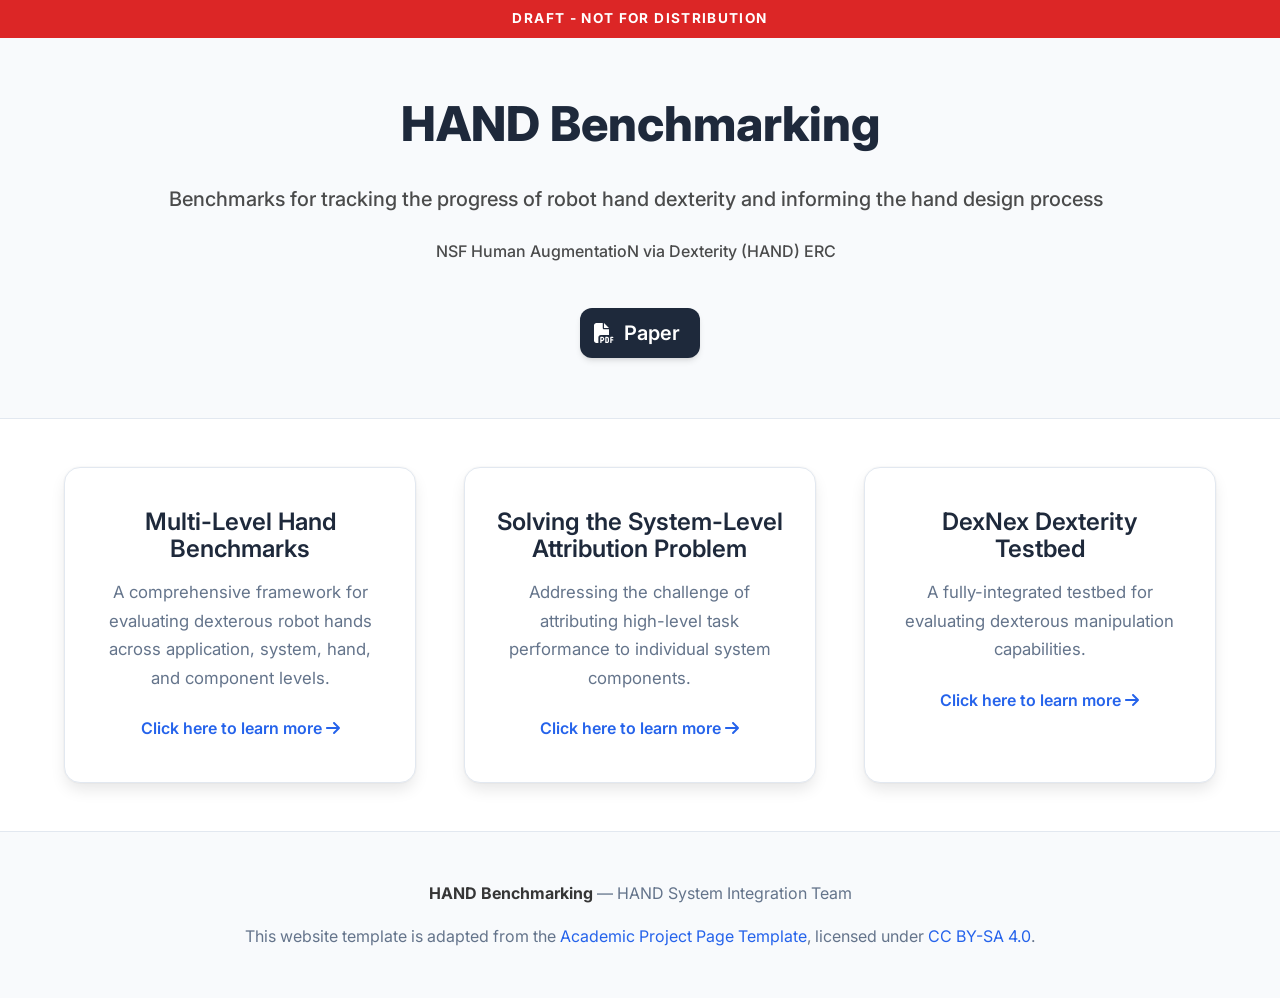
==== benchmarking/index.html @ 400366bd "Add benchmarking webpage and link from main site Copy the HAND Benchmarking webpage into benchmarkin" ====
<!DOCTYPE html>
<html lang="en">
<head>
  <meta charset="utf-8">
  <meta name="viewport" content="width=device-width, initial-scale=1">
  <title>HAND Benchmarking</title>
  <meta name="description" content="Standardized benchmarks for evaluating dexterous robot systems across application, system, hand, and component levels.">
  <meta name="keywords" content="hand, benchmarking, prosthetic, robotic, evaluation, metrics">

  <!-- Open Graph -->
  <meta property="og:title" content="HAND Benchmarking">
  <meta property="og:description" content="Standardized benchmarks for evaluating robotic hands.">
  <meta property="og:type" content="website">

  <!-- Google Fonts -->
  <link rel="preconnect" href="https://fonts.googleapis.com">
  <link rel="preconnect" href="https://fonts.gstatic.com" crossorigin>
  <link href="https://fonts.googleapis.com/css2?family=Inter:wght@400;500;600;700;800&display=swap" rel="stylesheet">

  <!-- CSS -->
  <link rel="stylesheet" href="static/css/bulma.min.css">
  <link rel="stylesheet" href="static/css/fontawesome.all.min.css">
  <link rel="stylesheet" href="static/css/index.css">
  <link rel="stylesheet" href="static/css/benchmarks.css">

  <!-- JS -->
  <script defer src="static/js/fontawesome.all.min.js"></script>
  <script defer src="static/js/index.js"></script>
</head>
<body>
  <div class="draft-banner">DRAFT - NOT FOR DISTRIBUTION</div>

  <!-- Scroll to Top Button -->
  <button class="scroll-to-top" onclick="scrollToTop()" title="Scroll to top">
    <i class="fas fa-chevron-up"></i>
  </button>

  <!-- Hero Section -->
  <section class="hero publication-header is-light">
    <div class="hero-body">
      <div class="container is-max-desktop">
        <div class="columns is-centered">
          <div class="column has-text-centered">
            <h1 class="title is-1 publication-title">HAND Benchmarking</h1>
            <div class="is-size-5 publication-authors">
              <span class="author-block">
                Benchmarks for tracking the progress of robot hand dexterity and informing the hand design process
              </span>
            </div>
            <div class="is-size-6 publication-authors">
              <span class="author-block">NSF Human AugmentatioN via Dexterity (HAND) ERC</span>
            </div>

            <!-- Links -->
            <div class="column has-text-centered">
              <div class="publication-links">
                <span class="link-block">
                  <a href="#" class="button is-dark is-medium">
                    <span class="icon"><i class="fas fa-file-pdf"></i></span>
                    <span>Paper</span>
                  </a>
                </span>
              </div>
            </div>
          </div>
        </div>
      </div>
    </div>
  </section>

  <!-- Landing Boxes -->
  <section class="section">
    <div class="container is-max-widescreen">
      <div class="columns is-centered is-variable is-6 is-multiline">

        <!-- Box 1: Multi-Level Hand Benchmarking -->
        <div class="column is-one-third-desktop is-half-tablet">
          <a href="benchmarks.html" class="landing-box-link">
            <div class="card landing-box">
              <div class="card-content has-text-centered">
                <h2 class="title is-4">Multi-Level Hand Benchmarks</h2>
                <p class="landing-box-description">
                  A comprehensive framework for evaluating dexterous robot hands across application, system, hand, and component levels.
                </p>
                <span class="landing-box-cta">
                  Click here to learn more <i class="fas fa-arrow-right"></i>
                </span>
              </div>
            </div>
          </a>
        </div>

        <!-- Box 2: Solving the System-Level Attribution Problem -->
        <div class="column is-one-third-desktop is-half-tablet">
          <a href="attribution.html" class="landing-box-link">
            <div class="card landing-box">
              <div class="card-content has-text-centered">
                <h2 class="title is-4">Solving the System-Level Attribution Problem</h2>
                <p class="landing-box-description">
                  Addressing the challenge of attributing high-level task performance to individual system components.
                </p>
                <span class="landing-box-cta">
                  Click here to learn more <i class="fas fa-arrow-right"></i>
                </span>
              </div>
            </div>
          </a>
        </div>

        <!-- Box 3: DexNex Dexterity Testbed -->
        <div class="column is-one-third-desktop is-half-tablet">
          <a href="dexnex.html" class="landing-box-link">
            <div class="card landing-box">
              <div class="card-content has-text-centered">
                <h2 class="title is-4">DexNex Dexterity Testbed</h2>
                <p class="landing-box-description">
                  A fully-integrated testbed for evaluating dexterous manipulation capabilities.
                </p>
                <span class="landing-box-cta">
                  Click here to learn more <i class="fas fa-arrow-right"></i>
                </span>
              </div>
            </div>
          </a>
        </div>

      </div>
    </div>
  </section>

  <!-- Footer -->
  <footer class="footer">
    <div class="container">
      <div class="content has-text-centered">
        <p>
          <strong>HAND Benchmarking</strong> &mdash; HAND System Integration Team
        </p>
        <p>
          This website template is adapted from the
          <a href="https://github.com/eliahuhorwitz/Academic-project-page-template" target="_blank" rel="noopener">Academic Project Page Template</a>,
          licensed under <a href="https://creativecommons.org/licenses/by-sa/4.0/" target="_blank" rel="noopener">CC BY-SA 4.0</a>.
        </p>
      </div>
    </div>
  </footer>

</body>
</html>
---- benchmarking/static/css/index.css ----
/* Modern CSS Variables for consistent theming */
:root {
  --primary-color: #2563eb;
  --primary-hover: #1d4ed8;
  --secondary-color: #64748b;
  --accent-color: #0ea5e9;
  --text-primary: #1e293b;
  --text-secondary: #64748b;
  --text-light: #94a3b8;
  --background-primary: #ffffff;
  --background-secondary: #f8fafc;
  --background-accent: #f1f5f9;
  --border-color: #e2e8f0;
  --shadow-sm: 0 1px 2px 0 rgb(0 0 0 / 0.05);
  --shadow-md: 0 4px 6px -1px rgb(0 0 0 / 0.1), 0 2px 4px -2px rgb(0 0 0 / 0.1);
  --shadow-lg: 0 10px 15px -3px rgb(0 0 0 / 0.1), 0 4px 6px -4px rgb(0 0 0 / 0.1);
  --shadow-xl: 0 20px 25px -5px rgb(0 0 0 / 0.1), 0 8px 10px -6px rgb(0 0 0 / 0.1);
  --gradient-primary: linear-gradient(135deg, #667eea 0%, #764ba2 100%);
  --gradient-accent: linear-gradient(135deg, #f093fb 0%, #f5576c 100%);
  --gradient-subtle: linear-gradient(135deg, #ffecd2 0%, #fcb69f 100%);
  --border-radius: 12px;
  --border-radius-lg: 16px;
  --transition: all 0.3s cubic-bezier(0.4, 0, 0.2, 1);
}

/* Smooth scrolling for better UX */
html {
  scroll-behavior: smooth;
}

body {
  font-family: 'Inter', 'Segoe UI', -apple-system, BlinkMacSystemFont, sans-serif;
  color: var(--text-primary);
  line-height: 1.6;
  font-size: 16px;
  background-color: var(--background-primary);
  -webkit-font-smoothing: antialiased;
  -moz-osx-font-smoothing: grayscale;
  padding-top: 36px;
}

/* Draft watermark banner */
.draft-banner {
  position: fixed;
  top: 0;
  left: 0;
  width: 100%;
  background: #dc2626;
  color: #fff;
  text-align: center;
  font-weight: 700;
  font-size: 0.85rem;
  letter-spacing: 0.1em;
  padding: 0.5rem 0;
  z-index: 9999;
}

/* Modern Button Styles */
.button {
  border-radius: var(--border-radius) !important;
  font-weight: 600 !important;
  transition: var(--transition) !important;
  border: 2px solid transparent !important;
  position: relative;
  overflow: hidden;
}

.button.is-dark {
  background: var(--text-primary) !important;
  border: none !important;
  color: white !important;
  box-shadow: var(--shadow-md);
}

.button.is-dark:hover {
  transform: translateY(-2px);
  box-shadow: var(--shadow-lg);
  background: var(--primary-color) !important;
}

.button.is-dark:active {
  transform: translateY(0);
  box-shadow: var(--shadow-md);
}

.footer .icon-link {
  font-size: 25px;
  color: var(--text-secondary);
  transition: var(--transition);
}

.footer .icon-link:hover {
  color: var(--primary-color);
  transform: translateY(-2px);
}

.link-block a {
  margin: 8px 4px;
}

/* Hero Section Modernization */
.hero {
  position: relative;
  overflow: hidden;
}

.hero.is-light {
  background: var(--background-secondary);
  border-top: 1px solid var(--border-color);
  border-bottom: 1px solid var(--border-color);
}

.hero-body {
  padding: 4rem 1.5rem;
}

/* Publication Content Styling */
.publication-title {
  font-family: 'Inter', sans-serif !important;
  font-weight: 800 !important;
  color: var(--text-primary) !important;
  margin-bottom: 2rem !important;
  line-height: 1.1 !important;
}

.publication-header .hero-body {
  padding: 3.8rem 1.5rem 2.5rem;
}

.publication-authors {
  font-family: 'Inter', sans-serif !important;
  font-weight: 500;
  margin-bottom: 1.5rem;
}

.publication-venue {
  color: var(--text-secondary);
  width: fit-content;
  font-weight: 600;
  background: var(--background-accent);
  padding: 0.5rem 1rem;
  border-radius: var(--border-radius);
  margin-top: 1rem;
  display: inline-block;
}

.publication-authors a {
  color: var(--primary-color) !important;
  text-decoration: none;
  font-weight: 600;
  transition: var(--transition);
  position: relative;
}

.publication-authors a::after {
  content: '';
  position: absolute;
  width: 0;
  height: 2px;
  bottom: -2px;
  left: 0;
  background: var(--gradient-accent);
  transition: var(--transition);
}

.publication-authors a:hover::after {
  width: 100%;
}

.publication-authors a:hover {
  color: var(--primary-hover) !important;
}

.author-block {
  display: inline-block;
  margin-right: 0.5rem;
}

/* Section Titles */
.title.is-3 {
  font-family: 'Inter', sans-serif !important;
  font-weight: 700 !important;
  color: var(--text-primary);
  margin-bottom: 2rem !important;
  position: relative;
  padding-bottom: 1rem;
}

.title.is-3::after {
  content: '';
  position: absolute;
  bottom: 0;
  left: 50%;
  transform: translateX(-50%);
  width: 60px;
  height: 3px;
  background: var(--gradient-accent);
  border-radius: 2px;
}

/* Content Improvements */
.content.has-text-justified {
  font-size: 1.1rem;
  line-height: 1.8;
  color: var(--text-secondary);
}

.content.has-text-justified p {
  margin-bottom: 1.5rem;
}

/* Footer Improvements */
.footer {
  background: var(--background-secondary);
  border-top: 1px solid var(--border-color);
  padding: 3rem 1.5rem;
}

.footer .content {
  color: var(--text-secondary);
  line-height: 1.7;
}

.footer a {
  color: var(--primary-color);
  text-decoration: none;
  transition: var(--transition);
}

.footer a:hover {
  color: var(--primary-hover);
  text-decoration: underline;
}

/* Scroll to Top Button */
.scroll-to-top {
  position: fixed;
  bottom: 2rem;
  right: 2rem;
  width: 50px;
  height: 50px;
  background: var(--primary-color);
  color: white;
  border: none;
  border-radius: 50%;
  cursor: pointer;
  opacity: 0;
  visibility: hidden;
  transition: var(--transition);
  z-index: 999;
  display: flex;
  align-items: center;
  justify-content: center;
  font-size: 1.2rem;
  box-shadow: var(--shadow-lg);
}

.scroll-to-top:hover {
  background: var(--primary-hover);
  transform: translateY(-3px);
  box-shadow: var(--shadow-xl);
}

.scroll-to-top.visible {
  opacity: 1;
  visibility: visible;
}

/* Mobile Responsive Improvements */
@media screen and (max-width: 768px) {
  .hero-body {
    padding: 2rem 1rem;
  }

  .publication-header .hero-body {
    padding: 1.9rem 1rem 1.3rem;
  }

  .publication-title {
    font-size: 2.5rem !important;
    line-height: 1.2 !important;
    margin-bottom: 1.5rem !important;
  }

  .publication-authors {
    font-size: 1rem !important;
  }

  .button {
    margin: 0.25rem !important;
    font-size: 0.875rem !important;
    padding: 0.75rem 1rem !important;
  }

  .content.has-text-justified {
    font-size: 1rem;
  }
}

@media screen and (max-width: 480px) {
  .publication-title {
    font-size: 2rem !important;
  }

  .hero-body {
    padding: 1.5rem 0.75rem;
  }

  .link-block {
    display: block;
    margin-bottom: 0.5rem;
  }

  .button {
    width: 100%;
    justify-content: center;
  }
}

/* Tablet Responsive */
@media screen and (min-width: 769px) and (max-width: 1024px) {
  .hero-body {
    padding: 3rem 2rem;
  }

  .publication-header .hero-body {
    padding: 2.5rem 2rem 1.9rem;
  }
}

/* Animation for page load */
@keyframes fadeInUp {
  from {
    opacity: 0;
    transform: translateY(30px);
  }
  to {
    opacity: 1;
    transform: translateY(0);
  }
}

.hero, .section {
  animation: fadeInUp 0.6s ease-out;
}

/* Improved focus states for accessibility */
.button:focus,
a:focus {
  outline: 2px solid var(--primary-color);
  outline-offset: 2px;
}

/* Print styles */
@media print {
  .hero, .section {
    animation: none;
  }

  .button {
    background: transparent !important;
    color: var(--text-primary) !important;
    box-shadow: none !important;
  }

  .scroll-to-top {
    display: none;
  }
}
---- benchmarking/static/css/benchmarks.css ----
/* =============================================
   Landing Page Boxes
   ============================================= */

.landing-box-link {
  text-decoration: none;
  color: inherit;
  display: block;
  height: 100%;
}

.landing-box-link:hover {
  color: inherit;
}

.landing-box {
  height: 100%;
  border: 1px solid var(--border-color);
  border-radius: var(--border-radius-lg) !important;
  transition: var(--transition);
  overflow: hidden;
}

.landing-box:hover {
  transform: translateY(-6px);
  box-shadow: var(--shadow-xl);
  border-color: var(--primary-color);
}

.landing-box .card-content {
  padding: 2.5rem 2rem;
}

.landing-box-icon {
  display: block;
  font-size: 2.5rem;
  color: var(--primary-color);
  margin-bottom: 1.25rem;
}

.landing-box .title {
  color: var(--text-primary);
  margin-bottom: 1rem;
}

.landing-box-description {
  color: var(--text-secondary);
  font-size: 1.05rem;
  line-height: 1.7;
  margin-bottom: 1.5rem;
}

.landing-box-cta {
  display: inline-block;
  color: var(--primary-color);
  font-weight: 600;
  font-size: 1rem;
  transition: var(--transition);
}

.landing-box-cta i {
  margin-left: 0.3rem;
  transition: var(--transition);
}

.landing-box:hover .landing-box-cta i {
  transform: translateX(4px);
}

/* =============================================
   Tab Navigation
   ============================================= */

#level-tabs .tabs {
  margin-bottom: 2rem;
}

#level-tabs .tabs ul {
  border-bottom-color: var(--border-color);
}

#level-tabs .tabs li a {
  color: var(--text-secondary);
  border-bottom-color: transparent;
  font-weight: 600;
  transition: var(--transition);
  padding: 0.75em 1.25em;
}

#level-tabs .tabs li a:hover {
  color: var(--primary-color);
  border-bottom-color: var(--primary-color);
  background-color: var(--background-accent);
}

#level-tabs .tabs li.is-active a {
  color: var(--primary-color);
  border-bottom-color: var(--primary-color);
  font-weight: 700;
}

#level-tabs .tabs li a .icon {
  margin-right: 0.4em;
}

/* Tab panels */
.tab-panel {
  display: none;
  animation: fadeInUp 0.4s ease-out;
}

.tab-panel.is-active {
  display: block;
}

/* =============================================
   Section Dividers
   ============================================= */

/* =============================================
   Numbering
   ============================================= */

.section-number {
  color: var(--text-light);
  font-weight: 700;
}

.benchmark-number {
  color: var(--text-light);
  font-weight: 600;
}

/* =============================================
   Collapsible Sections
   ============================================= */

.collapsible-toggle {
  cursor: pointer;
  user-select: none;
  display: flex;
  align-items: center;
  gap: 0.5rem;
}

.collapsible-toggle:hover {
  color: var(--primary-color) !important;
}

.collapse-icon {
  font-size: 0.75em;
  transition: transform 0.3s ease;
  display: inline-flex;
  width: 1em;
  flex-shrink: 0;
}

.collapsible.is-collapsed .collapse-icon {
  transform: rotate(-90deg);
}

.collapsible-content {
  overflow: hidden;
  max-height: 5000px;
  transition: max-height 0.4s ease, opacity 0.3s ease;
  opacity: 1;
}

.collapsible.is-collapsed > .collapsible-content {
  max-height: 0;
  opacity: 0;
}

/* =============================================
   Section Dividers (continued)
   ============================================= */

.benchmark-section {
  margin-bottom: 3rem;
}

.benchmark-section:last-child {
  margin-bottom: 0;
}

.section-divider {
  font-family: 'Inter', sans-serif !important;
  font-weight: 700 !important;
  color: var(--text-primary);
  position: relative;
  padding-bottom: 0.75rem;
  margin-top: 1rem;
  margin-bottom: 0.75rem;
}

.section-divider::after {
  content: '';
  position: absolute;
  bottom: 0;
  left: 0;
  width: 80px;
  height: 3px;
  background: var(--gradient-accent);
  border-radius: 2px;
}

.section-description {
  color: var(--text-secondary);
  margin-bottom: 1.5rem;
  font-size: 1.05rem;
  line-height: 1.6;
}

/* =============================================
   Subsection Dividers
   ============================================= */

.benchmark-subsection {
  margin-bottom: 2.5rem;
  margin-left: 1rem;
}

.benchmark-subsection:last-child {
  margin-bottom: 0;
}

.subsection-divider {
  font-family: 'Inter', sans-serif !important;
  font-weight: 600 !important;
  color: var(--text-secondary);
  position: relative;
  padding-bottom: 0.5rem;
  margin-top: 0.5rem;
  margin-bottom: 0.5rem;
}

.subsection-divider::after {
  content: '';
  position: absolute;
  bottom: 0;
  left: 0;
  width: 50px;
  height: 2px;
  background: var(--primary-color);
  border-radius: 2px;
}

.subsection-description {
  color: var(--text-light);
  margin-bottom: 1rem;
  font-size: 0.95rem;
  line-height: 1.5;
}

/* =============================================
   Benchmark Cards
   ============================================= */

.benchmark-card-link {
  text-decoration: none;
  color: inherit;
  display: block;
  height: 100%;
}

.benchmark-card-link:hover {
  color: inherit;
}

.benchmark-card {
  height: 100%;
  transition: var(--transition);
  border: 1px solid var(--border-color);
  border-radius: var(--border-radius-lg) !important;
  overflow: hidden;
  display: flex;
  flex-direction: column;
}

.benchmark-card:hover {
  transform: translateY(-6px);
  box-shadow: var(--shadow-xl);
  border-color: var(--primary-color);
}

.benchmark-card .card-image {
  overflow: hidden;
}

.benchmark-card .card-image img {
  transition: var(--transition);
  object-fit: cover;
  width: 100%;
  height: 100px;
}

.benchmark-card:hover .card-image img {
  transform: scale(1.05);
}

.benchmark-card .card-content {
  flex: 1;
  padding: 1.25rem;
}

.benchmark-card .card-content .title {
  color: var(--text-primary);
  margin-bottom: 0.5rem;
  font-family: 'Inter', sans-serif;
}

.benchmark-card .card-content .subtitle {
  color: var(--text-secondary);
  font-size: 0.95rem;
  line-height: 1.5;
  margin-top: 0.75rem;
}

.benchmark-card .card-footer {
  border-top: 1px solid var(--border-color);
  margin-top: auto;
}

.benchmark-card .card-footer-item {
  color: var(--primary-color);
  font-weight: 600;
  gap: 0.5rem;
  transition: var(--transition);
  padding: 0.75rem;
}

.benchmark-card:hover .card-footer-item {
  background-color: var(--background-accent);
}

/* Card grid spacing */
.benchmark-cards .column {
  margin-bottom: 1rem;
}

/* Placeholder image for benchmarks without images */
.benchmark-card .card-image .placeholder-image {
  width: 100%;
  height: 100px;
  background: var(--background-accent);
  display: flex;
  align-items: center;
  justify-content: center;
  color: var(--text-light);
  font-size: 3rem;
}

/* =============================================
   Detail Page - Navigation
   ============================================= */

.benchmark-navbar {
  background: var(--background-primary);
  border-bottom: 1px solid var(--border-color);
  box-shadow: var(--shadow-sm);
}

.benchmark-navbar .navbar-item {
  color: var(--text-secondary);
  font-weight: 600;
  transition: var(--transition);
}

.benchmark-navbar .navbar-item:hover {
  color: var(--primary-color);
  background-color: var(--background-accent);
}

.benchmark-navbar .navbar-item .icon {
  margin-right: 0.4em;
}

/* =============================================
   Detail Page - Breadcrumb
   ============================================= */

.breadcrumb {
  margin-bottom: 1.5rem !important;
}

.breadcrumb a {
  color: var(--primary-color) !important;
  transition: var(--transition);
}

.breadcrumb a:hover {
  color: var(--primary-hover) !important;
}

.breadcrumb li.is-active a {
  color: var(--text-secondary) !important;
}

/* =============================================
   Detail Page - Content Sections
   ============================================= */

.detail-section {
  padding: 3rem 1.5rem;
}

.detail-section:nth-child(even) {
  background: var(--background-secondary);
  border-top: 1px solid var(--border-color);
  border-bottom: 1px solid var(--border-color);
}

.detail-section .title.is-3 {
  text-align: left;
}

.detail-section .title.is-3::after {
  left: 0;
  transform: none;
}

/* Benchmark hero image */
.benchmark-hero-image {
  border-radius: var(--border-radius-lg);
  box-shadow: var(--shadow-lg);
  max-height: 500px;
  object-fit: cover;
  width: 100%;
}

/* Procedures list */
.procedures-list {
  counter-reset: procedure;
  list-style: none;
  padding-left: 0;
}

.procedures-list li {
  counter-increment: procedure;
  padding: 1rem 1rem 1rem 3.5rem;
  position: relative;
  margin-bottom: 0.75rem;
  background: var(--background-primary);
  border-radius: var(--border-radius);
  border: 1px solid var(--border-color);
  transition: var(--transition);
  color: var(--text-secondary);
  line-height: 1.6;
}

.procedures-list li:hover {
  border-color: var(--primary-color);
  box-shadow: var(--shadow-sm);
}

.procedures-list li::before {
  content: counter(procedure);
  position: absolute;
  left: 1rem;
  top: 1rem;
  width: 28px;
  height: 28px;
  background: var(--primary-color);
  color: white;
  border-radius: 50%;
  display: flex;
  align-items: center;
  justify-content: center;
  font-weight: 700;
  font-size: 0.85rem;
}

/* Metrics table */
.metrics-table {
  border-radius: var(--border-radius) !important;
  overflow: hidden;
  border: 1px solid var(--border-color);
}

.metrics-table thead th {
  background: var(--background-accent) !important;
  color: var(--text-primary) !important;
  font-weight: 700;
  border-bottom: 2px solid var(--border-color) !important;
  padding: 1rem !important;
}

.metrics-table tbody td {
  padding: 1rem !important;
  color: var(--text-secondary);
  border-bottom: 1px solid var(--border-color) !important;
}

.metrics-table tbody tr:hover {
  background: var(--background-accent);
}

.metrics-table tbody td:first-child {
  font-weight: 600;
  color: var(--text-primary);
}

/* Analysis methods list */
.analysis-list {
  list-style: none;
  padding-left: 0;
}

.analysis-list li {
  padding: 0.75rem 1rem 0.75rem 2.5rem;
  position: relative;
  margin-bottom: 0.5rem;
  color: var(--text-secondary);
  line-height: 1.6;
}

.analysis-list li::before {
  content: '\f0c8';
  font-family: 'Font Awesome 6 Free';
  font-weight: 900;
  position: absolute;
  left: 0.75rem;
  color: var(--primary-color);
  font-size: 0.5rem;
  top: 1.1rem;
}

/* =============================================
   Loading State
   ============================================= */

.loading-spinner {
  display: flex;
  justify-content: center;
  align-items: center;
  padding: 4rem;
  color: var(--text-light);
}

.loading-spinner .icon {
  animation: spin 1s linear infinite;
  font-size: 2rem;
  margin-right: 1rem;
}

@keyframes spin {
  from { transform: rotate(0deg); }
  to { transform: rotate(360deg); }
}

/* Coming soon state */
.coming-soon {
  text-align: center;
  padding: 4rem 2rem;
}

.coming-soon > .icon {
  font-size: 4rem;
  color: var(--text-light);
  margin-bottom: 1.5rem;
  display: block;
}

.coming-soon .title {
  color: var(--text-primary);
  margin-bottom: 0.75rem;
}

.coming-soon .subtitle {
  color: var(--text-secondary);
}

/* Not found state */
.not-found {
  text-align: center;
  padding: 4rem 2rem;
}

.not-found .icon {
  font-size: 4rem;
  color: var(--text-light);
  margin-bottom: 1.5rem;
}

.not-found .title {
  color: var(--text-primary);
  margin-bottom: 1rem;
}

.not-found .subtitle {
  color: var(--text-secondary);
  margin-bottom: 2rem;
}

/* =============================================
   Responsive Adjustments
   ============================================= */

@media screen and (max-width: 768px) {
  #level-tabs .tabs li a {
    padding: 0.5em 0.75em;
    font-size: 0.85rem;
  }

  #level-tabs .tabs li a .icon {
    margin-right: 0.2em;
  }

  /* Hide tab text on very small screens, show only icons */
  #level-tabs .tabs li a span:not(.icon) {
    display: none;
  }

  .benchmark-card .card-image img {
    height: 80px;
  }

  .procedures-list li {
    padding-left: 3rem;
  }

  .detail-section {
    padding: 2rem 1rem;
  }
}

@media screen and (min-width: 769px) {
  #level-tabs .tabs li a span:not(.icon) {
    display: inline;
  }
}

@media screen and (max-width: 480px) {
  .benchmark-card .card-image img {
    height: 70px;
  }

  .benchmark-card .card-content {
    padding: 1rem;
  }

  .benchmark-card .card-content .title {
    font-size: 1rem;
  }
}
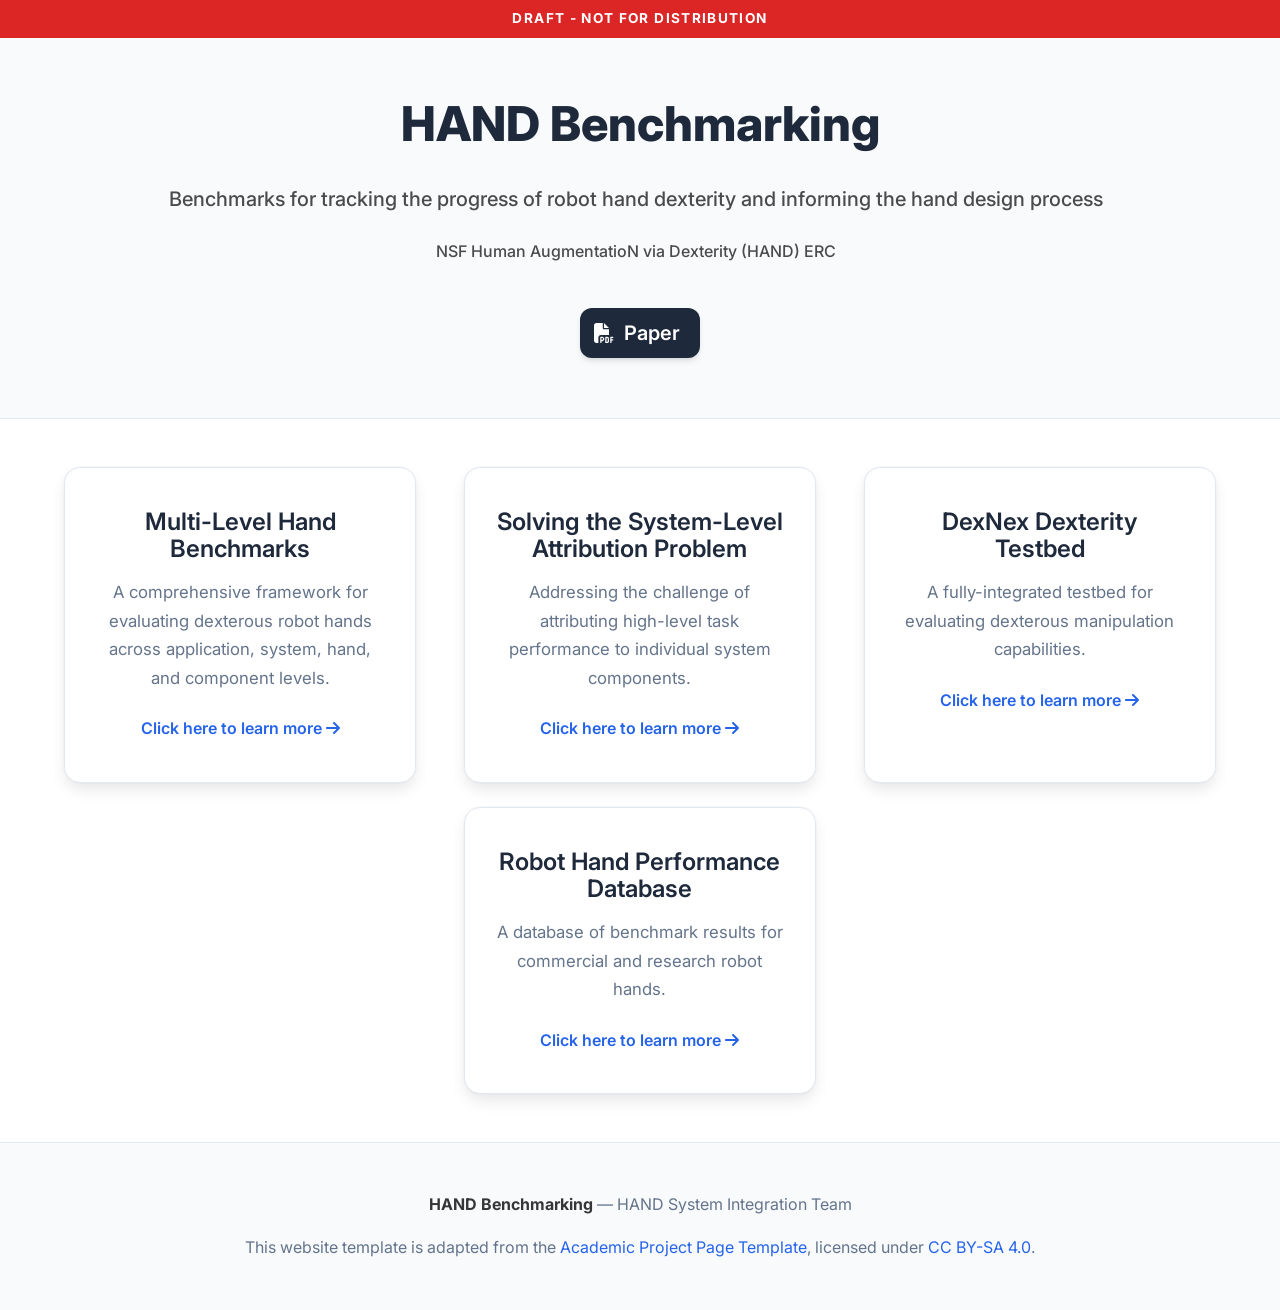
==== commit c7d9b030: "Update benchmarking page: add component testbeds tab, database page, and finger transparency benchma" ====
--- a/benchmarking/index.html
+++ b/benchmarking/index.html
@@ -124,6 +124,23 @@
           </a>
         </div>
 
+        <!-- Box 4: Robot Hand Performance Database -->
+        <div class="column is-one-third-desktop is-half-tablet">
+          <a href="database.html" class="landing-box-link">
+            <div class="card landing-box">
+              <div class="card-content has-text-centered">
+                <h2 class="title is-4">Robot Hand Performance Database</h2>
+                <p class="landing-box-description">
+                  A database of benchmark results for commercial and research robot hands.
+                </p>
+                <span class="landing-box-cta">
+                  Click here to learn more <i class="fas fa-arrow-right"></i>
+                </span>
+              </div>
+            </div>
+          </a>
+        </div>
+
       </div>
     </div>
   </section>
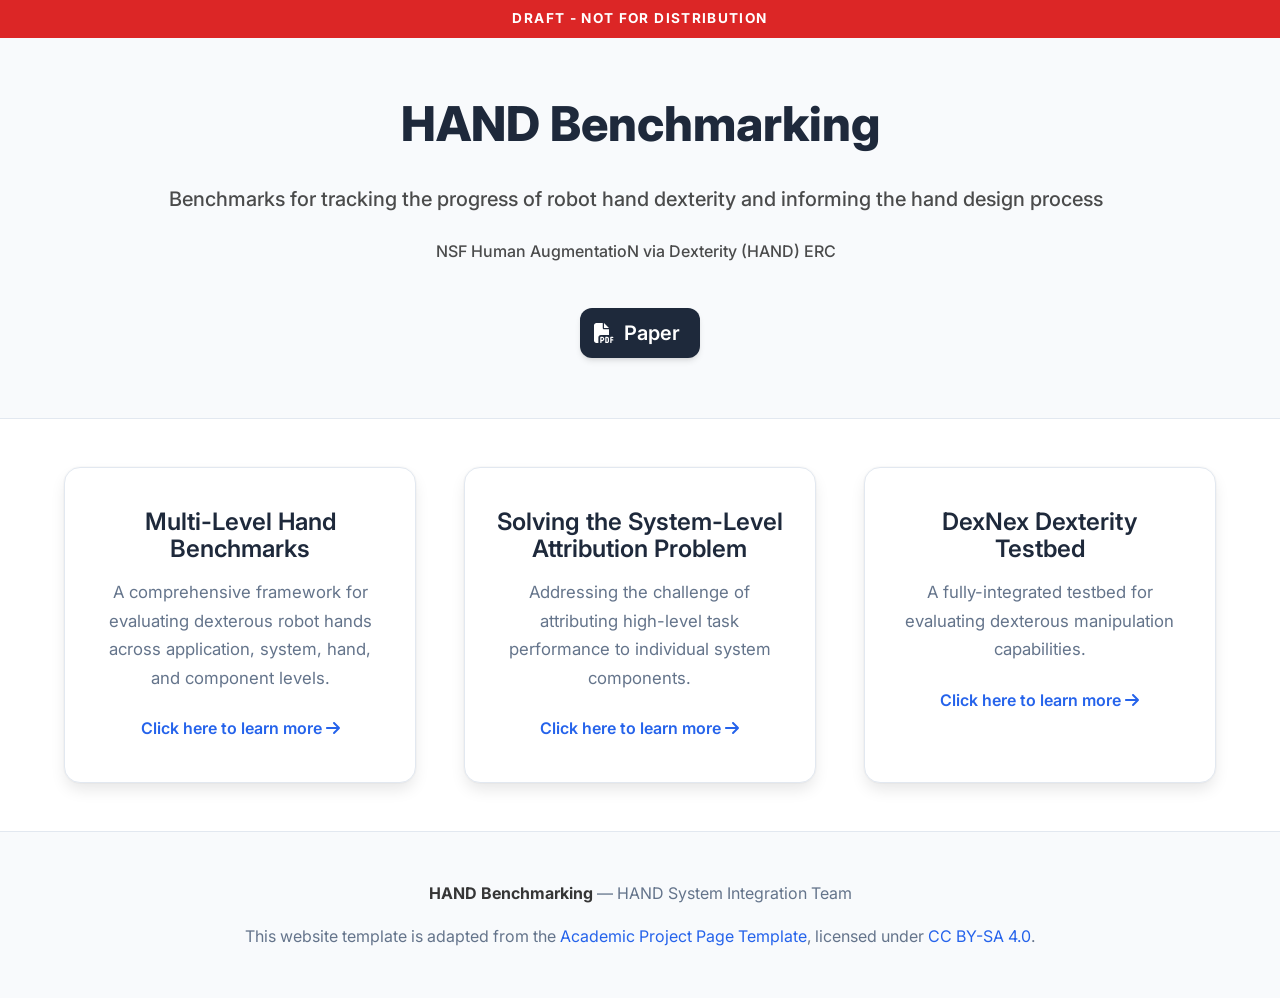
==== commit 9a35d5ba: "Update benchmarking page: hide several benchmarks, remove numbering, flatten single-section tabs - H" ====
--- a/benchmarking/index.html
+++ b/benchmarking/index.html
@@ -124,7 +124,7 @@
           </a>
         </div>
 
-        <!-- Box 4: Robot Hand Performance Database -->
+        <!-- Box 4: Robot Hand Performance Database (HIDDEN — uncomment to restore)
         <div class="column is-one-third-desktop is-half-tablet">
           <a href="database.html" class="landing-box-link">
             <div class="card landing-box">
@@ -140,6 +140,7 @@
             </div>
           </a>
         </div>
+        -->
 
       </div>
     </div>
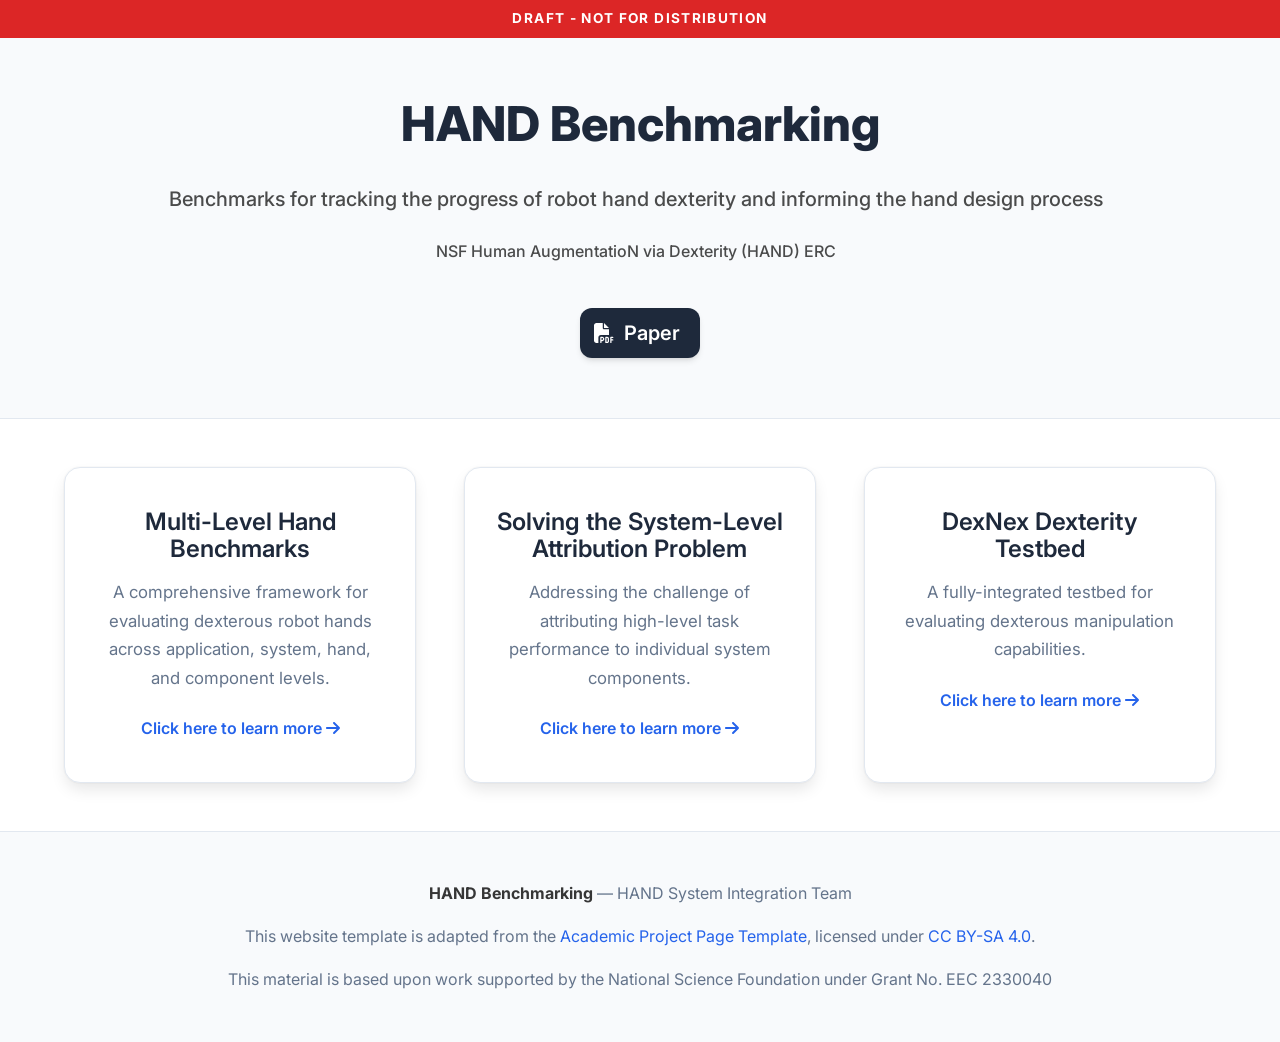
==== commit 38549b82: "Add NSF grant acknowledgment to website footers Co-Authored-By: Claude Opus 4.6 (1M context) <norepl" ====
--- a/benchmarking/index.html
+++ b/benchmarking/index.html
@@ -158,6 +158,9 @@
           <a href="https://github.com/eliahuhorwitz/Academic-project-page-template" target="_blank" rel="noopener">Academic Project Page Template</a>,
           licensed under <a href="https://creativecommons.org/licenses/by-sa/4.0/" target="_blank" rel="noopener">CC BY-SA 4.0</a>.
         </p>
+        <p>
+          This material is based upon work supported by the National Science Foundation under Grant No. EEC 2330040
+        </p>
       </div>
     </div>
   </footer>
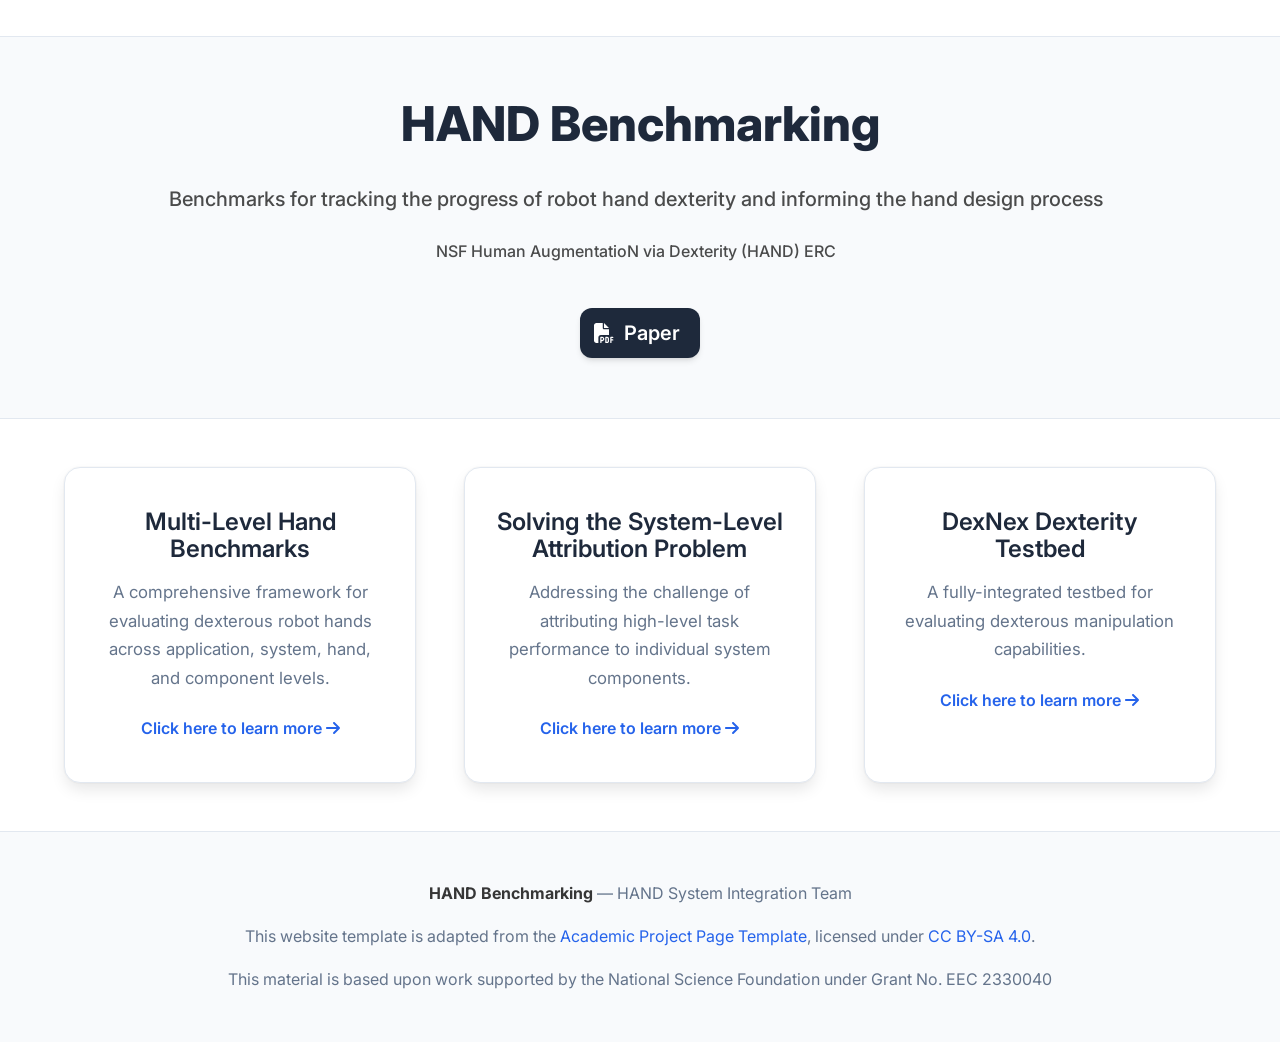
==== commit 6d3dd73d: "Remove draft banner from all pages Co-Authored-By: Claude Opus 4.6 (1M context) <noreply@anthropic.c" ====
--- a/benchmarking/index.html
+++ b/benchmarking/index.html
@@ -28,7 +28,6 @@
   <script defer src="static/js/index.js"></script>
 </head>
 <body>
-  <div class="draft-banner">DRAFT - NOT FOR DISTRIBUTION</div>
 
   <!-- Scroll to Top Button -->
   <button class="scroll-to-top" onclick="scrollToTop()" title="Scroll to top">
@@ -55,7 +54,7 @@
             <div class="column has-text-centered">
               <div class="publication-links">
                 <span class="link-block">
-                  <a href="#" class="button is-dark is-medium">
+                  <a href="https://arxiv.org/abs/2609.05585" target="_blank" rel="noopener" class="button is-dark is-medium">
                     <span class="icon"><i class="fas fa-file-pdf"></i></span>
                     <span>Paper</span>
                   </a>
--- a/benchmarking/static/css/index.css
+++ b/benchmarking/static/css/index.css
@@ -39,21 +39,6 @@
   padding-top: 36px;
 }
 
-/* Draft watermark banner */
-.draft-banner {
-  position: fixed;
-  top: 0;
-  left: 0;
-  width: 100%;
-  background: #dc2626;
-  color: #fff;
-  text-align: center;
-  font-weight: 700;
-  font-size: 0.85rem;
-  letter-spacing: 0.1em;
-  padding: 0.5rem 0;
-  z-index: 9999;
-}
 
 /* Modern Button Styles */
 .button {
--- a/benchmarking/static/css/benchmarks.css
+++ b/benchmarking/static/css/benchmarks.css
@@ -333,9 +333,69 @@
   background-color: var(--background-accent);
 }
 
+/* "Other" card — dashed border style */
+.benchmark-card.other-card {
+  border-style: dashed;
+  border-color: var(--text-light);
+  background: var(--background-secondary);
+}
+
+.benchmark-card.other-card:hover {
+  border-color: var(--primary-color);
+  border-style: dashed;
+}
+
+.benchmark-card.other-card .card-content .title {
+  color: var(--text-secondary);
+}
+
 /* Card grid spacing */
 .benchmark-cards .column {
   margin-bottom: 1rem;
+}
+
+/* =============================================
+   Performance Metrics Listing Tables
+   ============================================= */
+
+.benchmark-listing-table {
+  margin-top: 0.75rem;
+  margin-bottom: 1.5rem;
+}
+
+.benchmark-listing-table .metric-number {
+  font-weight: 600;
+  color: var(--text-light);
+  text-align: center;
+  width: 3.5rem;
+}
+
+.benchmark-listing-table .metric-name {
+  font-weight: 600;
+  color: var(--text-primary);
+}
+
+/* =============================================
+   Sub-subsection Dividers (third level)
+   ============================================= */
+
+.benchmark-subsubsection {
+  margin-bottom: 2rem;
+  margin-left: 1rem;
+}
+
+.benchmark-subsubsection:last-child {
+  margin-bottom: 0;
+}
+
+.subsubsection-divider {
+  font-family: 'Inter', sans-serif !important;
+  font-weight: 600 !important;
+  color: var(--text-light);
+  position: relative;
+  padding-bottom: 0.4rem;
+  margin-top: 0.5rem;
+  margin-bottom: 0.5rem;
 }
 
 /* Placeholder image for benchmarks without images */
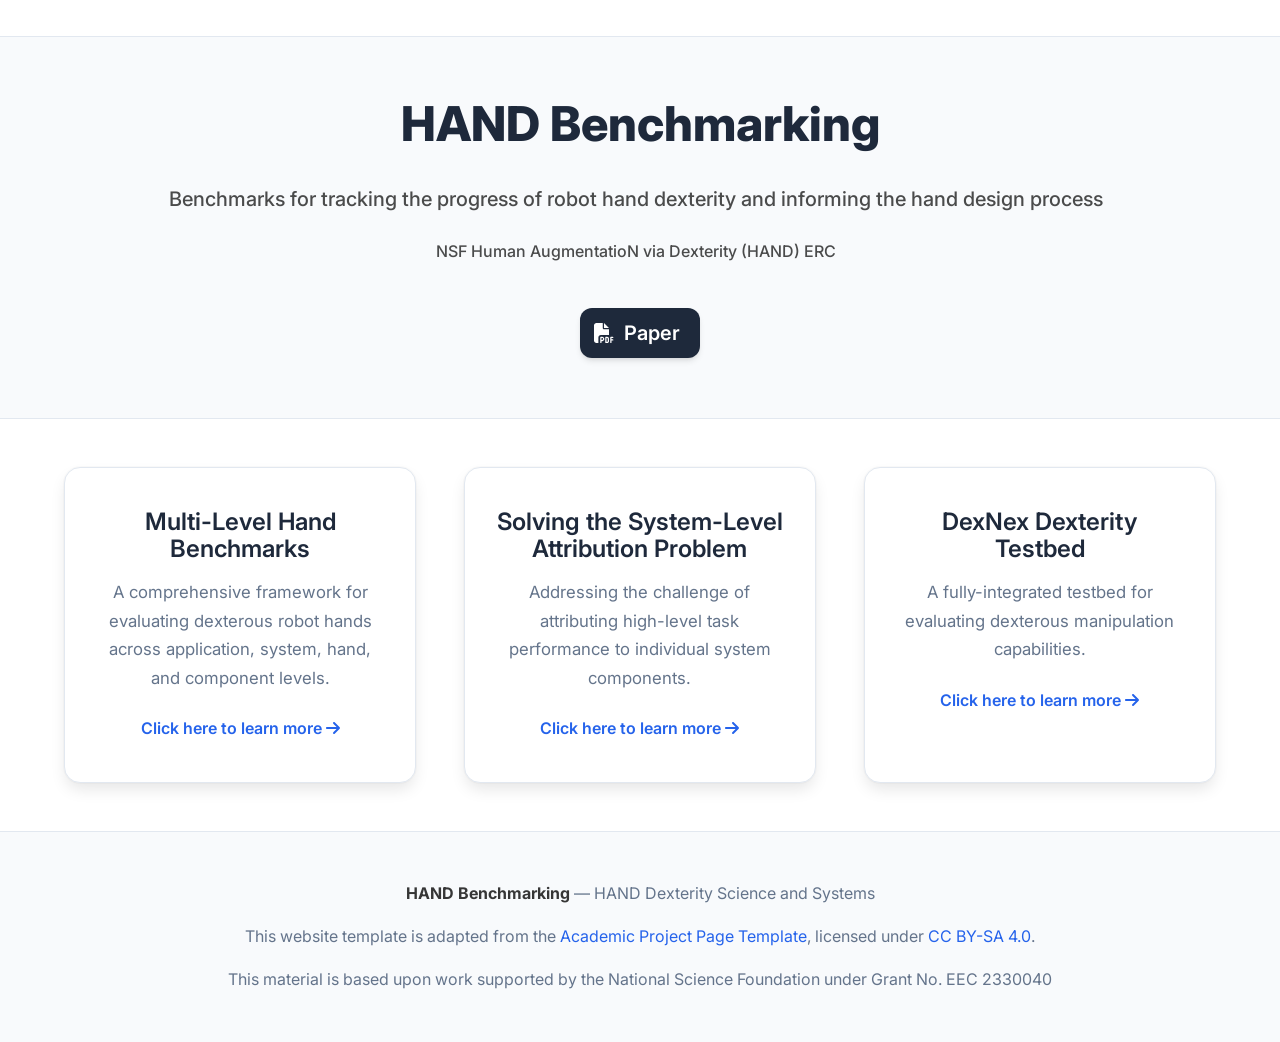
==== commit 57282a4f: "Rename System Integration Team to Dexterity Science and Systems Co-Authored-By: Claude Sonnet 5 <nor" ====
--- a/benchmarking/index.html
+++ b/benchmarking/index.html
@@ -150,7 +150,7 @@
     <div class="container">
       <div class="content has-text-centered">
         <p>
-          <strong>HAND Benchmarking</strong> &mdash; HAND System Integration Team
+          <strong>HAND Benchmarking</strong> &mdash; HAND Dexterity Science and Systems
         </p>
         <p>
           This website template is adapted from the
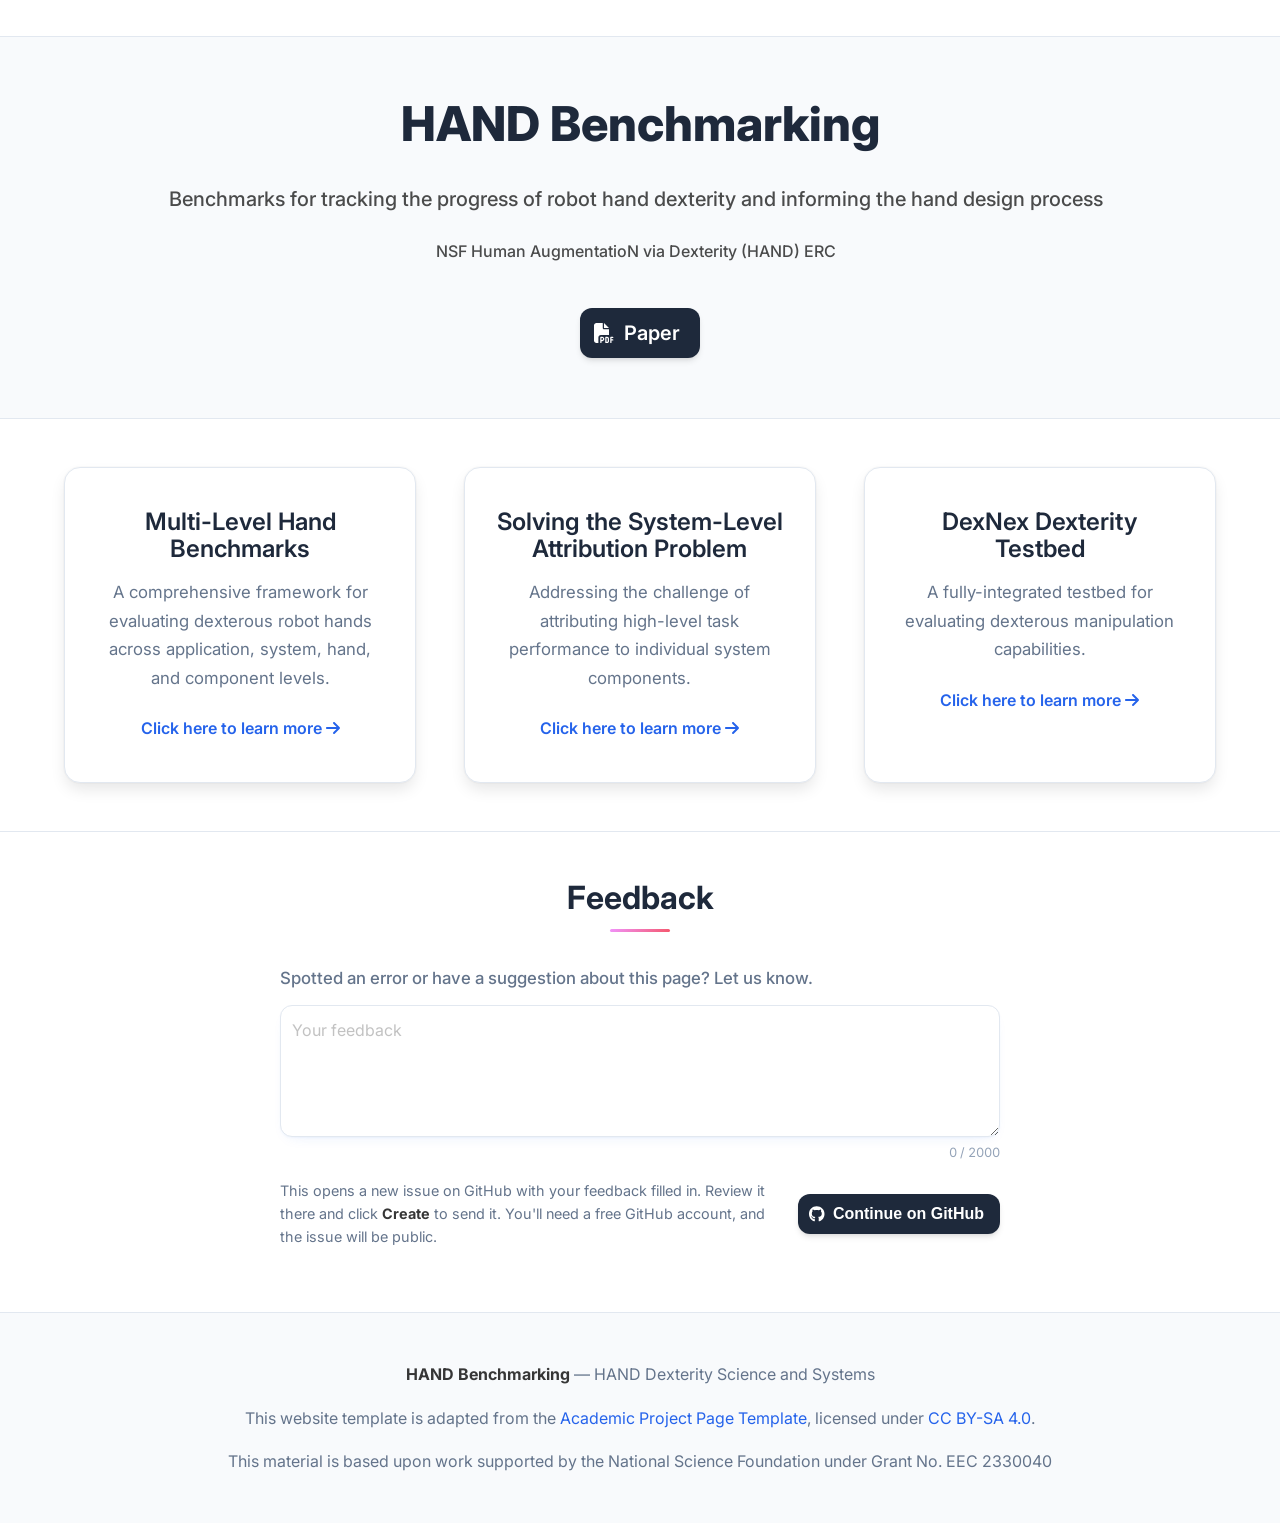
==== commit bd354577: "Add feedback box that opens a GitHub issue Adds a feedback box above the footer on every benchmarkin" ====
--- a/benchmarking/index.html
+++ b/benchmarking/index.html
@@ -26,6 +26,7 @@
   <!-- JS -->
   <script defer src="static/js/fontawesome.all.min.js"></script>
   <script defer src="static/js/index.js"></script>
+  <script defer src="static/js/feedback.js"></script>
 </head>
 <body>
 
--- a/benchmarking/static/css/index.css
+++ b/benchmarking/static/css/index.css
@@ -217,6 +217,103 @@
   text-decoration: underline;
 }
 
+/* Feedback Box (added by feedback.js above the footer) */
+.feedback-section {
+  border-top: 1px solid var(--border-color);
+}
+
+.feedback-form {
+  max-width: 720px;
+  margin: 0 auto;
+}
+
+.feedback-form .feedback-label {
+  color: var(--text-secondary);
+  font-size: 1.05rem;
+  font-weight: 500;
+  line-height: 1.7;
+  margin-bottom: 0.75rem;
+}
+
+.feedback-form .textarea {
+  border: 1px solid var(--border-color);
+  border-radius: var(--border-radius);
+  box-shadow: 0 1px 2px rgb(37 99 235 / 0.04), 0 6px 16px -10px rgb(37 99 235 / 0.18);
+  color: var(--text-primary);
+  font-family: inherit;
+  line-height: 1.7;
+  resize: vertical;
+}
+
+.feedback-form .textarea:hover {
+  border-color: var(--text-light);
+}
+
+.feedback-form .textarea:focus {
+  border-color: var(--primary-color);
+  box-shadow: 0 0 0 3px rgb(37 99 235 / 0.18);
+}
+
+.feedback-count {
+  display: block;
+  margin-top: 0.35rem;
+  color: var(--text-light);
+  font-size: 0.8rem;
+  font-variant-numeric: tabular-nums;
+  text-align: right;
+}
+
+.feedback-actions {
+  display: flex;
+  align-items: center;
+  justify-content: space-between;
+  gap: 1rem 1.5rem;
+  margin-top: 1rem;
+}
+
+.feedback-note {
+  color: var(--text-secondary);
+  font-size: 0.9rem;
+  line-height: 1.6;
+}
+
+.button.feedback-submit {
+  flex-shrink: 0;
+  transition: transform 0.3s cubic-bezier(0.34, 1.56, 0.64, 1) !important;
+}
+
+.button.feedback-submit:focus-visible {
+  outline: 2px solid var(--primary-color);
+  outline-offset: 3px;
+}
+
+.button.feedback-submit:active {
+  transform: translateY(0) scale(0.98);
+}
+
+.feedback-status {
+  margin-top: 1rem;
+  color: var(--text-secondary);
+  font-size: 0.95rem;
+  line-height: 1.6;
+}
+
+.feedback-status.is-error {
+  color: #b42318;
+}
+
+@media screen and (max-width: 768px) {
+  .feedback-actions {
+    flex-direction: column;
+    align-items: stretch;
+  }
+
+  .button.feedback-submit {
+    justify-content: center;
+    width: 100%;
+  }
+}
+
 /* Scroll to Top Button */
 .scroll-to-top {
   position: fixed;
--- a/benchmarking/static/css/benchmarks.css
+++ b/benchmarking/static/css/benchmarks.css
@@ -314,6 +314,226 @@
   font-size: 0.95rem;
   line-height: 1.5;
   margin-top: 0.75rem;
+}
+
+/* Manipulation primitive tags */
+.primitive-tag-list {
+  display: flex;
+  flex-wrap: wrap;
+  gap: 0.45rem;
+}
+
+.primitive-tag {
+  display: inline-flex;
+  align-items: center;
+  min-height: 1.75rem;
+  padding: 0.25rem 0.65rem;
+  color: var(--primary-color);
+  background: var(--background-accent);
+  border: 1px solid var(--border-color);
+  border-radius: 999px;
+  font-size: 0.78rem;
+  font-weight: 700;
+  line-height: 1.2;
+}
+
+/* One value palette shared by the guide, cards, and justification profiles. */
+.primitive-tone-blue {
+  --primitive-ink: #1e40af;
+  --primitive-fill: #eff6ff;
+  --primitive-border: #93c5fd;
+}
+
+.primitive-tone-amber {
+  --primitive-ink: #854d0e;
+  --primitive-fill: #fffbeb;
+  --primitive-border: #fcd34d;
+}
+
+.primitive-tone-purple {
+  --primitive-ink: #6b21a8;
+  --primitive-fill: #faf5ff;
+  --primitive-border: #d8b4fe;
+}
+
+.primitive-tone-teal {
+  --primitive-ink: #115e59;
+  --primitive-fill: #f0fdfa;
+  --primitive-border: #5eead4;
+}
+
+.primitive-tone-slate {
+  --primitive-ink: #334155;
+  --primitive-fill: #f1f5f9;
+  --primitive-border: #cbd5e1;
+}
+
+.primitive-tag[data-primitive] {
+  color: var(--primitive-ink);
+  background: var(--primitive-fill);
+  border-color: var(--primitive-border);
+  white-space: normal;
+  text-align: left;
+}
+
+/* System-level primitive guide */
+.primitive-guide-grid {
+  display: grid;
+  grid-template-columns: repeat(2, minmax(0, 1fr));
+  gap: 1.25rem;
+}
+
+.primitive-guide-card {
+  min-width: 0;
+  padding: 1.25rem;
+  background: var(--background-primary);
+  border: 1px solid var(--border-color);
+  border-radius: var(--border-radius);
+}
+
+.primitive-guide-card .title {
+  margin-bottom: 0.65rem;
+  color: var(--text-primary);
+}
+
+.primitive-guide-card p {
+  color: var(--text-secondary);
+  font-size: 0.95rem;
+  line-height: 1.6;
+}
+
+.primitive-guide-values {
+  display: grid;
+  gap: 0.85rem;
+  margin-top: 1rem;
+  list-style: none;
+}
+
+.primitive-guide-values li {
+  display: flex;
+  flex-direction: column;
+  align-items: flex-start;
+  gap: 0.3rem;
+  color: var(--text-secondary);
+  font-size: 0.9rem;
+  line-height: 1.5;
+}
+
+/* Primitive value filters */
+.primitive-filters {
+  margin-bottom: 2rem;
+  padding: 1.25rem;
+  border: 1px solid var(--border-color);
+  border-radius: var(--border-radius);
+  background: var(--background-secondary);
+}
+
+.primitive-filter-header {
+  display: flex;
+  align-items: center;
+  justify-content: space-between;
+  flex-wrap: wrap;
+  gap: 0.75rem;
+  margin-bottom: 0.65rem;
+}
+
+.primitive-filter-header .title {
+  margin: 0;
+  color: var(--text-primary);
+}
+
+.primitive-filter-help {
+  margin-bottom: 1.25rem;
+  color: var(--text-secondary);
+  font-size: 0.9rem;
+}
+
+.primitive-filter-grid {
+  display: grid;
+  grid-template-columns: repeat(auto-fit, minmax(min(100%, 260px), 1fr));
+  gap: 1.25rem;
+}
+
+.primitive-filter-group {
+  min-width: 0;
+  padding: 0;
+  border: 0;
+}
+
+.primitive-filter-group legend {
+  margin-bottom: 0.55rem;
+  color: var(--text-primary);
+  font-size: 0.85rem;
+  font-weight: 700;
+}
+
+.primitive-filter-option {
+  max-width: 100%;
+  gap: 0.45rem;
+  cursor: pointer;
+  font-family: inherit;
+}
+
+.primitive-filter-option::before {
+  content: '';
+  display: inline-flex;
+  align-items: center;
+  justify-content: center;
+  flex: 0 0 0.9rem;
+  height: 0.9rem;
+  border: 1px solid currentColor;
+  border-radius: 3px;
+  font-size: 0.7rem;
+  line-height: 1;
+}
+
+.primitive-filter-option[aria-pressed="true"] {
+  border-color: var(--primitive-ink);
+  box-shadow: inset 0 0 0 1px var(--primitive-ink);
+}
+
+.primitive-filter-option[aria-pressed="true"]::before {
+  content: '\2713';
+  background: var(--primitive-ink);
+  color: var(--primitive-fill);
+  border-color: var(--primitive-ink);
+}
+
+.primitive-filter-option:focus-visible,
+#clear-primitive-filters:focus-visible {
+  outline: 2px solid var(--primary-color);
+  outline-offset: 3px;
+}
+
+.primitive-filter-status {
+  margin-top: 1.25rem;
+  color: var(--text-secondary);
+  font-size: 0.9rem;
+  font-weight: 600;
+}
+
+.primitive-filter-empty {
+  padding: 1.25rem;
+  color: var(--text-secondary);
+  background: var(--background-secondary);
+  border: 1px solid var(--border-color);
+  border-radius: var(--border-radius);
+}
+
+#system-task-list [hidden] {
+  display: none !important;
+}
+
+.card-primitive-tags {
+  margin-top: 1rem;
+}
+
+.card-primitive-tags .primitive-tag {
+  font-size: 0.7rem;
+}
+
+.hero-primitive-tags {
+  margin-top: 1rem;
 }
 
 .benchmark-card .card-footer {
@@ -477,6 +697,104 @@
 .detail-section .title.is-3::after {
   left: 0;
   transform: none;
+}
+
+/* Structured justification */
+#benchmark-justification {
+  text-align: left;
+}
+
+.justification-subheading {
+  margin: 1.75rem 0 0.8rem !important;
+  color: var(--text-primary);
+  font-size: 1.05rem !important;
+  font-weight: 700;
+}
+
+.justification-subheading:first-child {
+  margin-top: 0 !important;
+}
+
+.primitive-profile-grid {
+  display: grid;
+  grid-template-columns: repeat(2, minmax(0, 1fr));
+  gap: 0.8rem;
+}
+
+.primitive-profile-card {
+  display: flex;
+  flex-direction: column;
+  gap: 0.3rem;
+  min-height: 92px;
+  padding: 1rem 1.1rem;
+  background: var(--background-primary);
+  border: 1px solid var(--border-color);
+  border-top: 3px solid var(--primary-color);
+  border-radius: var(--border-radius);
+  box-shadow: var(--shadow-sm);
+}
+
+.primitive-profile-label {
+  color: var(--text-light);
+  font-size: 0.72rem;
+  font-weight: 800;
+  letter-spacing: 0.055em;
+  line-height: 1.3;
+  text-transform: uppercase;
+}
+
+.primitive-profile-value {
+  color: var(--text-primary);
+  font-size: 0.95rem;
+  font-weight: 600;
+  line-height: 1.45;
+}
+
+.primitive-profile-card[class*="primitive-tone-"] {
+  border-top-color: var(--primitive-ink);
+}
+
+.primitive-profile-card .primitive-tag {
+  align-self: flex-start;
+  max-width: 100%;
+}
+
+.justification-lead {
+  margin-bottom: 0.8rem !important;
+  padding: 1rem 1.15rem;
+  color: var(--text-primary);
+  background: var(--background-accent);
+  border-left: 4px solid var(--primary-color);
+  border-radius: var(--border-radius);
+  font-weight: 600;
+  line-height: 1.65;
+}
+
+.justification-points {
+  display: grid;
+  gap: 0.55rem;
+  margin: 0 !important;
+  padding: 0 !important;
+  list-style: none !important;
+}
+
+.justification-points li {
+  position: relative;
+  margin: 0 !important;
+  padding: 0.15rem 0 0.15rem 1.4rem;
+  color: var(--text-secondary);
+  line-height: 1.65;
+}
+
+.justification-points li::before {
+  position: absolute;
+  top: 0.55rem;
+  left: 0.2rem;
+  width: 0.45rem;
+  height: 0.45rem;
+  background: var(--primary-color);
+  border-radius: 50%;
+  content: '';
 }
 
 /* Benchmark hero image */
@@ -530,6 +848,61 @@
   font-size: 0.85rem;
 }
 
+/* Task configuration image sequence */
+.configuration-gallery {
+  display: grid;
+  grid-template-columns: repeat(var(--configuration-count, 3), minmax(0, 1fr));
+  gap: 1.25rem;
+  align-items: stretch;
+}
+
+.configuration-card {
+  margin: 0;
+  overflow: hidden;
+  background: var(--background-primary);
+  border: 1px solid var(--border-color);
+  border-radius: var(--border-radius);
+  box-shadow: var(--shadow-sm);
+}
+
+.configuration-card img {
+  display: block;
+  width: 100%;
+  height: 240px;
+  object-fit: contain;
+  background: var(--background-accent);
+}
+
+.configuration-card figcaption {
+  padding: 0.8rem 1rem;
+  color: var(--text-secondary);
+  font-size: 0.95rem;
+  font-weight: 600;
+  text-align: center;
+}
+
+/* Execution constraints */
+.constraints-list {
+  display: grid;
+  grid-template-columns: repeat(auto-fit, minmax(min(100%, 280px), 1fr));
+  gap: 0.85rem;
+  margin: 0;
+  padding: 0;
+  list-style: none;
+}
+
+.constraints-list li {
+  margin: 0;
+  padding: 1rem 1.15rem;
+  color: var(--text-secondary);
+  line-height: 1.6;
+  background: var(--background-primary);
+  border: 1px solid var(--border-color);
+  border-left: 4px solid var(--primary-color);
+  border-radius: var(--border-radius);
+  box-shadow: var(--shadow-sm);
+}
+
 /* Metrics table */
 .metrics-table {
   border-radius: var(--border-radius) !important;
@@ -682,6 +1055,28 @@
   .detail-section {
     padding: 2rem 1rem;
   }
+
+  .configuration-gallery {
+    display: flex;
+    gap: 1rem;
+    overflow-x: auto;
+    padding-bottom: 0.5rem;
+    scroll-snap-type: x proximity;
+  }
+
+  .configuration-card {
+    flex: 0 0 min(78vw, 280px);
+    scroll-snap-align: start;
+  }
+
+  .configuration-card img {
+    height: 210px;
+  }
+
+  .primitive-profile-grid,
+  .primitive-guide-grid {
+    grid-template-columns: 1fr;
+  }
 }
 
 @media screen and (min-width: 769px) {
